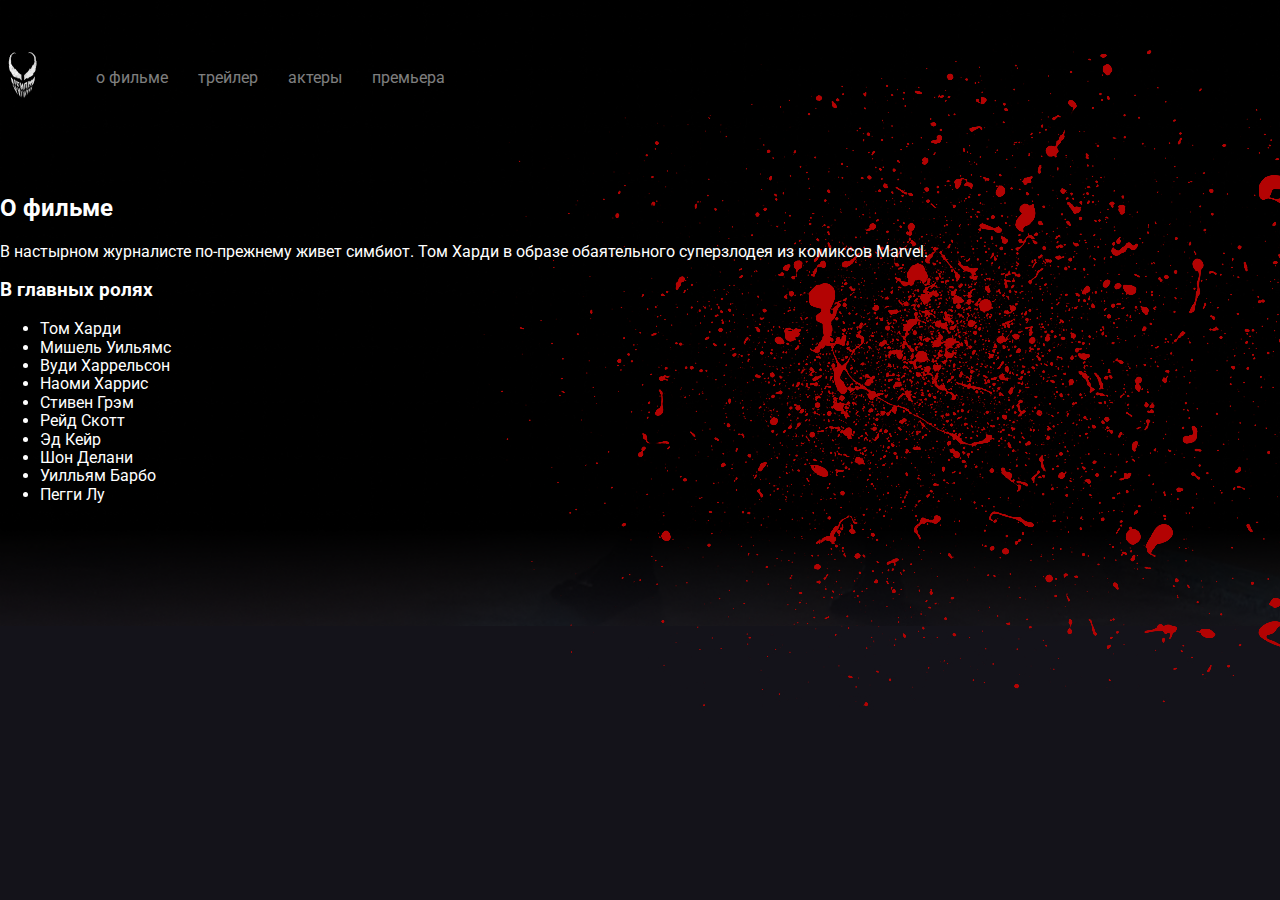
==== about.html @ 3efc0c24 "add:about" ====
<!DOCTYPE html>
<html lang="ru">
<head>
    <meta charset="UTF-8">
    <meta http-equiv="X-UA-Compatible" content="IE=edge">
    <meta name="viewport" content="width=device-width, initial-scale=1.0">
    <link rel="preconnect" href="https://fonts.gstatic.com">
    <link href="https://fonts.googleapis.com/css2?family=Roboto:wght@400;700&display=swap" rel="stylesheet">
 <link rel="stylesheet" href="./css/normalize.css">
    <link rel="stylesheet" href="./css/style.css">
   
    <title>О фильме - Venom 2</title>
</head>
<body class="blood">
  <div class="container">
    <header class="header">
        <a href="/" class="logo__link">
        <img width="46" height="71" src="./img/logo.png" alt="logo:venom" class="logo__img">
        </a>
        <nav class="nav">
            <ul class="nav__menu">
                <li class="nav__menu-item">
                    <a href="about.html" class="nav__menu-link">о фильме</a></li>
                <li class="nav__menu-item">
                    <a href="#" class="nav__menu-link">трейлер</a></li>
                <li class="nav__menu-item">
                    <a href="#" class="nav__menu-link">актеры</a></li>
                <li class="nav__menu-item">
                    <a href="#" class="nav__menu-link">премьера</a></li>
            </ul>
        </nav>
    </header>

   <div class="content">
<div class="col">
<h2 class="content__title">О фильме</h2>
<p class="content__text">
    В настырном журналисте по-прежнему живет симбиот. Том Харди в образе обаятельного суперзлодея из комиксов Marvel.
</p>

<h3 class="content__subtitle">В главных ролях</h3>
<ul class="list">
    <li class="list__item">Том Харди</li>
    <li class="list__item">Мишель Уильямс</li>
    <li class="list__item">Вуди Харрельсон</li>
    <li class="list__item">Наоми Харрис</li>
    <li class="list__item">Стивен Грэм</li>
    <li class="list__item">Рейд Скотт</li>
    <li class="list__item">Эд Кейр</li>
    <li class="list__item">Шон Делани</li>
    <li class="list__item">Уилльям Барбо</li>
    <li class="list__item">Пегги Лу</li>
</ul>
</div><!--col-->
<div class="col">

</div><!--col-->



   </div>
   <!-- /.content -->
</div>
  <!-- /.container -->
</body>
</html>
---- css/style.css ----
body{
    
    color:#fff;

    font-family: 'Roboto', sans-serif;
}

.container{
    max-width: 1440px;
    margin: auto;
}
.header{
    display:flex;
    align-items: center;
    padding-top: 40px;
    margin-bottom: 80px;
   
}
.logo__link{
    display:inline-block;
    margin-right: 50px;
}
.nav__menu{
    margin: 0;
    padding: 0;
    list-style-type: none;
    display: flex;
    
}

.nav__menu-item{
    margin-right: 30px;
}

.nav__menu-link{
text-decoration: none;
color: rgba(255, 255, 255, 0.5);

}
.film{
    margin-bottom: 70px;
}
.film__date{
    display:block;
    font-size: 24px;
line-height: 28px;
margin-bottom: 38px;
color: rgba(255, 255, 255, 0.8);
}

.film__logo{
    margin-bottom: 40px;
}

.film__description{
    font-size: 16px;
line-height: 140%;
color: rgba(255, 255, 255, 0.8);

max-width: 423px;
}

.button{
    padding: 15px 30px;
    border:none;
    border-radius: 5px;
    text-decoration: none;
    cursor: pointer;
}

.button__text, .button__icon{
    display:inline-block;
    vertical-align: middle;
}

.button__text{
    font-size: 14px;
    line-height: 16px;
    margin-left: 10px;
}

.button-primary{
    color: #8D0019;
    background-color: #fff;
}

.button__link{
    color: #FFFFFF;
}

.venom{
    position: absolute;
   top: 0;
   right: 0;
}

.blood{
    background:url(../img/blood.png)  no-repeat top right, url(../img/background.png) no-repeat  center center / 100%;
    background-color: #14131A;
}
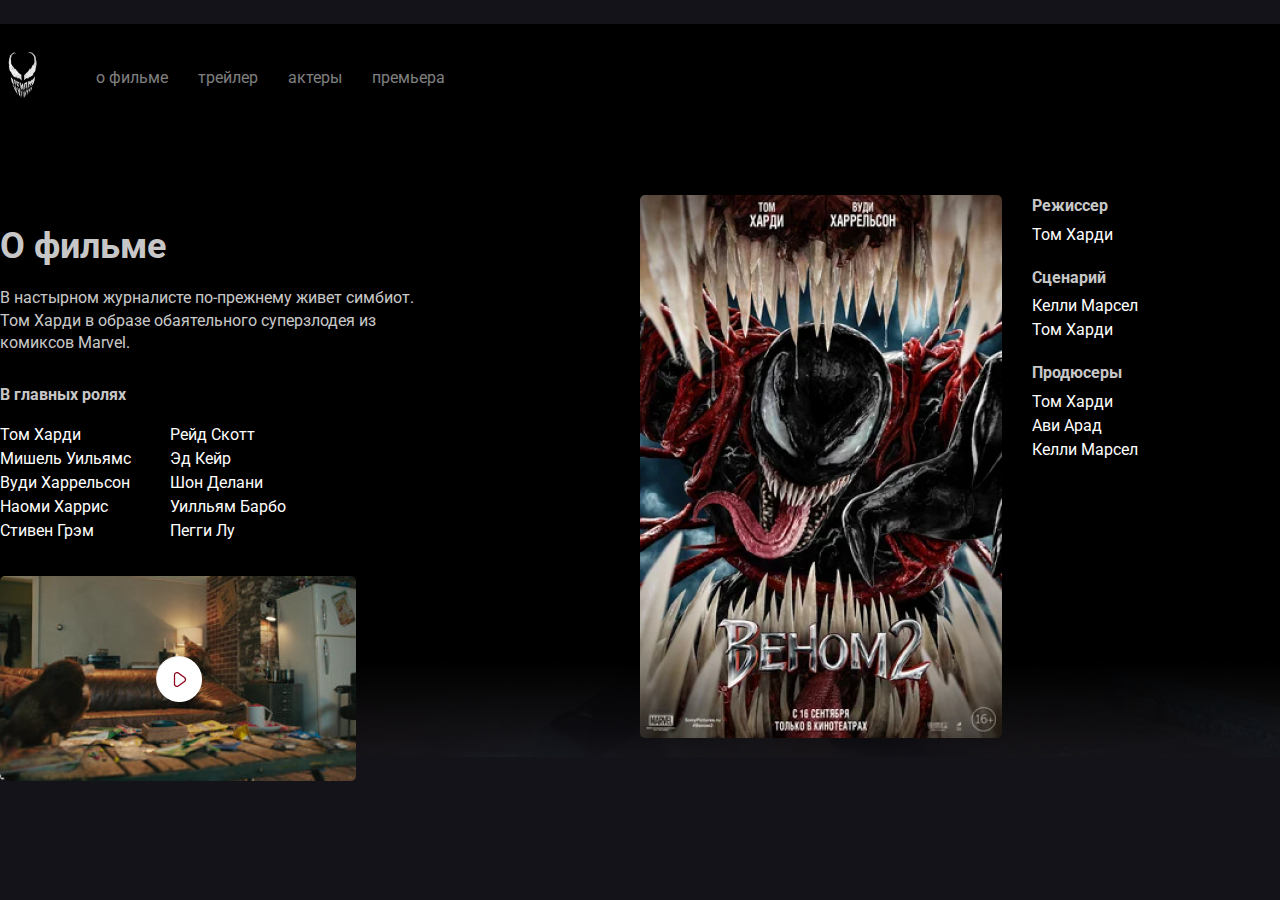
==== commit 3a05c590: "fix:about" ====
--- a/about.html
+++ b/about.html
@@ -12,7 +12,7 @@
    
     <title>О фильме - Venom 2</title>
 </head>
-<body class="blood">
+<body class="primary-bg">
   <div class="container">
     <header class="header">
         <a href="/" class="logo__link">
@@ -40,7 +40,7 @@
 </p>
 
 <h3 class="content__subtitle">В главных ролях</h3>
-<ul class="list">
+<ul class="list column-2">
     <li class="list__item">Том Харди</li>
     <li class="list__item">Мишель Уильямс</li>
     <li class="list__item">Вуди Харрельсон</li>
@@ -52,9 +52,36 @@
     <li class="list__item">Уилльям Барбо</li>
     <li class="list__item">Пегги Лу</li>
 </ul>
+<div class="trailer">
+    <button class="play"><img src="./img/Play.png" alt="play:trailer" class="play-icon"></button>
+</div>
+<!-- /.trailer -->
 </div><!--col-->
-<div class="col">
+<div class="col ">
+  <div class="poster__wrapper">
+    <img src="./img/poster.png" alt="photo:poster" class="poster">
+    <div class="creators">
+        <h3 class="content__subtitle">Режиссер</h3>
+        <ul class="list ">
+            <li class="list__item">Том Харди</li>
+        </ul>
 
+        <h3 class="content__subtitle">Сценарий</h3>
+        <ul class="list">
+            <li class="list__item">Келли Марсел</li>
+            <li class="list__item">Том Харди</li>
+        </ul>
+
+        <h3 class="content__subtitle">Продюсеры</h3>
+        <ul class="list">
+            <li class="list__item">Том Харди</li>
+            <li class="list__item">Ави Арад</li>
+            <li class="list__item">Келли Марсел</li>
+        </ul>
+    </div>
+    <!-- /.creators -->
+  </div>
+  <!-- /.poster__wrapper -->
 </div><!--col-->
 
 
--- a/css/style.css
+++ b/css/style.css
@@ -2,7 +2,7 @@
     
     color:#fff;
 
-    font-family: 'Roboto', sans-serif;
+    font-family: "Roboto", sans-serif;
 }
 
 .container{
@@ -95,6 +95,116 @@
 }
 
 .blood{
-    background:url(../img/blood.png)  no-repeat top right, url(../img/background.png) no-repeat  center center / 100%;
+    background:url(../img/blood.png) no-repeat top right,
+    #14131A
+    url(../img/background.png) no-repeat  center center / 100%;
+}
+
+.primary-bg{
+    background:
+    url(../img/background.png) no-repeat  center center / 100%;
     background-color: #14131A;
+
+}
+
+.content{
+    display: flex;
+    
+}
+
+.col{
+flex-basis: 50%;
+}
+
+.content__title{
+    font-weight: bold;
+font-size: 36px;
+line-height: 42px;
+color: rgba(255, 255, 255, 0.8);
+margin-bottom: 20px;
+}
+
+.content__text{
+    font-size: 16px;
+line-height: 140%;
+/* or 22px */
+color: rgba(255, 255, 255, 0.8);
+max-width: 423px;
+margin-bottom: 30px;
+
+}
+
+.content__subtitle{
+    font-size: 16px;
+line-height: 140%;
+/* or 22px */
+font-weight: bold;
+margin-bottom: 15px;
+margin-top: 0;
+color: rgba(255, 255, 255, 0.8);
+}
+
+.content .list{
+    list-style: none;
+    padding: 0;
+    
+}
+
+.list__item{
+    line-height: 1.5;
+}
+
+.column-2{
+    column-count: 2;
+    column-gap: 20px;
+    max-width: 320px;
+}
+
+.content .trailer{
+    width: 356px;
+    height: 205px;
+    background: url(../img/trailer-cover.png) no-repeat center/contain;
+border-radius: 5px;
+display: flex;
+align-items: center;
+justify-content:center;
+}
+
+.trailer .play{
+    width: 45px;
+    height: 45px;
+    border-radius: 50%;
+    border: none;
+    cursor: pointer;
+}
+
+.trailer .play-icon{
+    transform: translate(-5px);
+}
+
+.trailer{
+    margin-top: 33px;
+}
+
+.poster__wrapper{
+    display: flex;
+    align-items: start;
+}
+
+.poster{
+    width: 362px;
+    border-radius: 5px;
+    margin-right: 30px;
+}
+
+.poster__wrapper .content__subtitle{
+    margin-bottom: 5px;
+}
+
+
+
+.poster__wrapper .list{
+    margin: 0;
+    margin-bottom: 20px;
+    
 }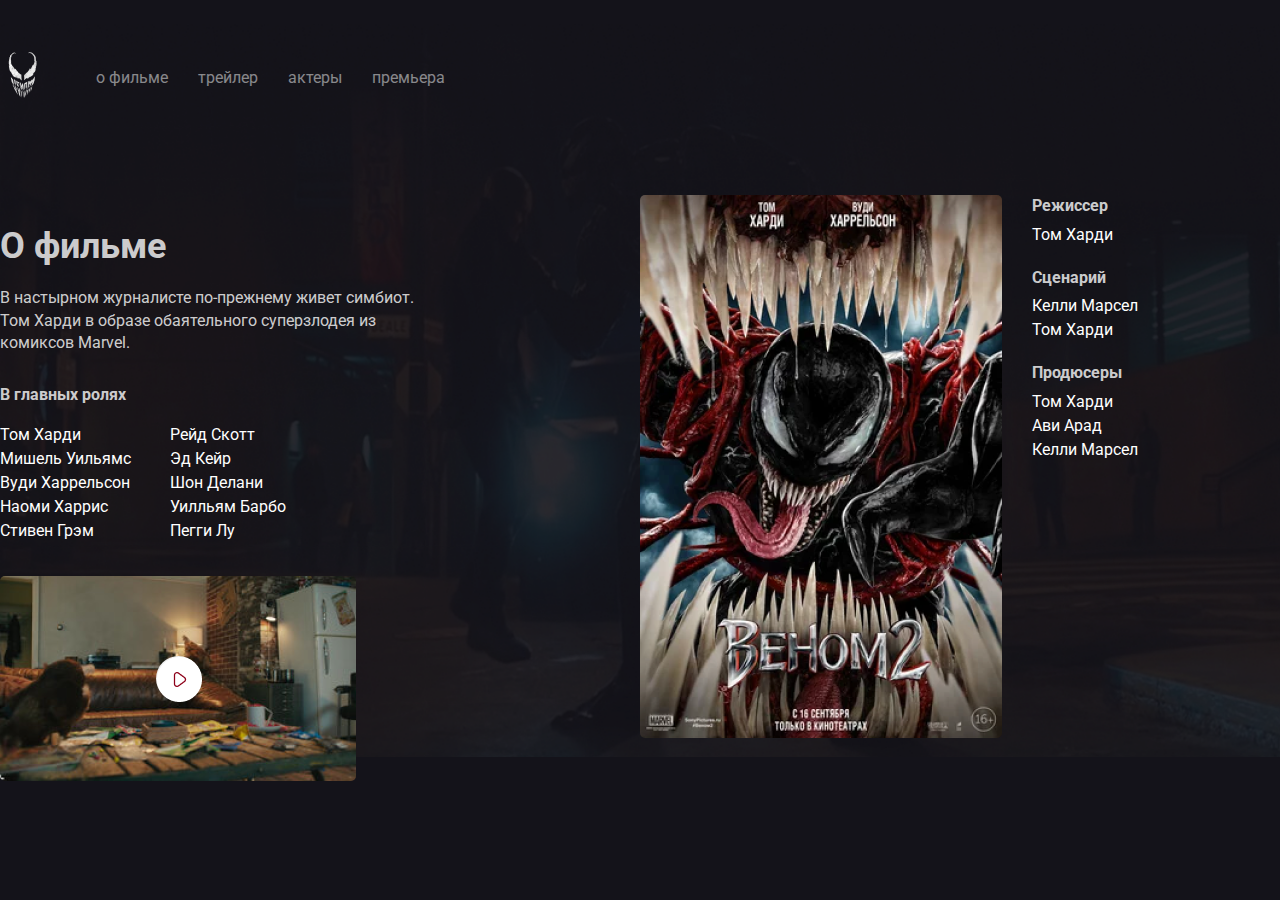
==== commit f96b05f5: "fix:hover" ====
--- a/about.html
+++ b/about.html
@@ -15,7 +15,7 @@
 <body class="primary-bg">
   <div class="container">
     <header class="header">
-        <a href="/" class="logo__link">
+        <a href="index.html" class="logo__link">
         <img width="46" height="71" src="./img/logo.png" alt="logo:venom" class="logo__img">
         </a>
         <nav class="nav">
--- a/css/style.css
+++ b/css/style.css
@@ -25,6 +25,7 @@
     padding: 0;
     list-style-type: none;
     display: flex;
+    
     
 }
 
@@ -207,4 +208,28 @@
     margin: 0;
     margin-bottom: 20px;
     
+}
+
+.nav__menu-link:hover{
+color:#c92140;
+
+
+transition: all 1s;
+
+}
+
+.button__link:hover{
+    color:#c92140;
+    transition: all 1s;
+}
+
+.play-icon:hover{
+    transition: all 1s;
+transform: scale(1.5);
+}
+
+.button-primary:hover{
+    transition: all 1s;
+background-color: #8D0019;
+color: #fff;
 }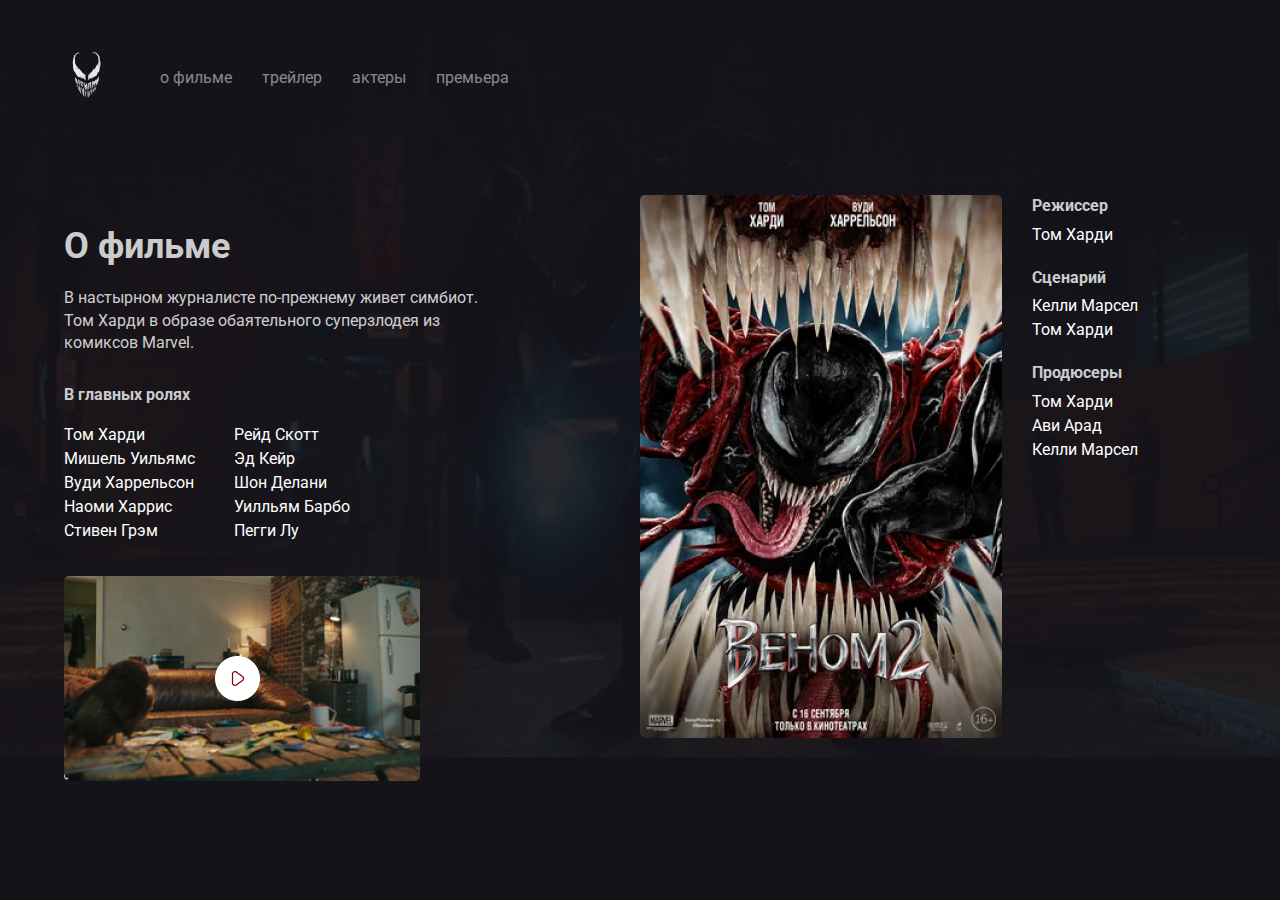
==== commit 6283b48c: "add:js, responsive" ====
--- a/about.html
+++ b/about.html
@@ -18,7 +18,16 @@
         <a href="index.html" class="logo__link">
         <img width="46" height="71" src="./img/logo.png" alt="logo:venom" class="logo__img">
         </a>
+        
         <nav class="nav">
+            <button class="menu__button">
+                <span class="menu__button_text">меню</span>
+                <img src="./img/burger.svg" alt="menu" class="menu__button_icon">
+            </button>
+            <button class="menu__close">
+                <span class="menu__close_text">закрыть</span>
+           <img src="./img/right.png" alt="icon:close" class="menu__close_icon">
+            </button>
             <ul class="nav__menu">
                 <li class="nav__menu-item">
                     <a href="about.html" class="nav__menu-link">о фильме</a></li>
@@ -53,7 +62,7 @@
     <li class="list__item">Пегги Лу</li>
 </ul>
 <div class="trailer">
-    <button class="play"><img src="./img/Play.png" alt="play:trailer" class="play-icon"></button>
+    <a data-fancybox href="https://www.youtube.com/watch?v=jYwSH6UHXUo" class="play"><img src="./img/Play.png" alt="play:trailer" class="play-icon"></a>
 </div>
 <!-- /.trailer -->
 </div><!--col-->
@@ -90,5 +99,7 @@
    <!-- /.content -->
 </div>
   <!-- /.container -->
+
+  <script src="./js/main.js"></script>
 </body>
 </html>--- a/css/style.css
+++ b/css/style.css
@@ -4,11 +4,23 @@
 
     font-family: "Roboto", sans-serif;
 }
-
+img:not(.play-icon, .venom){
+    max-width: 100%;
+}
 .container{
     max-width: 1440px;
+    width: 90%;
     margin: auto;
 }
+
+.venom{
+    position: absolute;
+   top: 0;
+   right: 0;
+   max-width: 728px;
+   width: 50%;
+}
+
 .header{
     display:flex;
     align-items: center;
@@ -39,18 +51,20 @@
 
 }
 .film{
-    margin-bottom: 70px;
+    margin-bottom: 5%;
 }
 .film__date{
     display:block;
     font-size: 24px;
 line-height: 28px;
-margin-bottom: 38px;
+margin-bottom: 2%;
 color: rgba(255, 255, 255, 0.8);
 }
 
 .film__logo{
-    margin-bottom: 40px;
+    margin-bottom:4%;
+    max-width: 830px;
+    width: 80%;
 }
 
 .film__description{
@@ -89,14 +103,10 @@
     color: #FFFFFF;
 }
 
-.venom{
-    position: absolute;
-   top: 0;
-   right: 0;
-}
+
 
 .blood{
-    background:url(../img/blood.png) no-repeat top right,
+    background:url(../img/blood.png) no-repeat top right ,
     #14131A
     url(../img/background.png) no-repeat  center center / 100%;
 }
@@ -232,4 +242,140 @@
     transition: all 1s;
 background-color: #8D0019;
 color: #fff;
-}+}
+.menu__button{
+    display:none;
+}
+
+.menu__close{
+    display: none;
+}
+
+@media (max-width:1024px){
+.content{
+    flex-direction: column;
+    padding-bottom: 5%;
+}
+.col{
+    margin-bottom: 5%;
+}
+
+.header{
+    margin-bottom: 4%;
+    justify-content: space-between;
+}
+
+}
+
+@media (max-width:768px){
+    .blood{
+        background:#14131A;
+    }
+
+    .venom{
+        top:10%;
+    }
+
+}
+
+@media (max-width:576px){
+.nav__menu{
+    position: fixed;
+    left: 0;
+    top: 0;
+    z-index: 9;
+    width: 100%;
+   height: 100%;
+   display: flex;
+   justify-content: center;
+   align-items:center;
+   flex-direction: column;
+   background-color: #fff;
+   transform: translateX(150%);
+   transition: transform 0.2s ;
+}
+
+.menu__close{
+    position: fixed;
+    right: 25px;
+    top: 65px;
+    opacity: 0;
+    display: flex;
+    align-items:center;
+    z-index: 10;
+    border:none;
+    background-color: #fff;
+    cursor: pointer;
+    transform: translateX(150%);
+    transition: transform 0.2s ;
+transition-delay: 0.3s;
+}
+
+.is-active{
+    transform: translateX(0);
+    opacity: 1;
+}
+
+.menu__close_text{
+margin-right: 10px;
+
+}
+
+.nav__menu-item{
+    margin-bottom: 3%;
+    margin-top: 3%;
+    margin-right: 0;
+}
+
+
+.nav__menu-link{
+color:#14131A;
+
+}
+
+.menu__button{
+    display:flex;
+    align-items:center;
+    justify-content: center;
+    padding: 10px;
+    border:none;
+    background:#14131A;
+    cursor: pointer;
+    color:#FFFFFF;
+    margin-left: auto;
+}
+
+.menu__button_text{
+margin-right: 10px;
+}
+
+.button-group{
+    display: flex;
+    align-items:center;
+    justify-content: center;
+    flex-direction: column;
+}
+
+.film__text{
+    text-align: center;
+}
+
+.poster__wrapper{
+    flex-direction: column;
+}
+.poster{
+    margin-bottom: 4%;
+    margin-right: 0;
+    
+}
+
+.content .trailer{
+    max-width: 350px;
+    width: 100%;
+}
+
+.column-2{
+    column-count:1;
+}
+}
+
